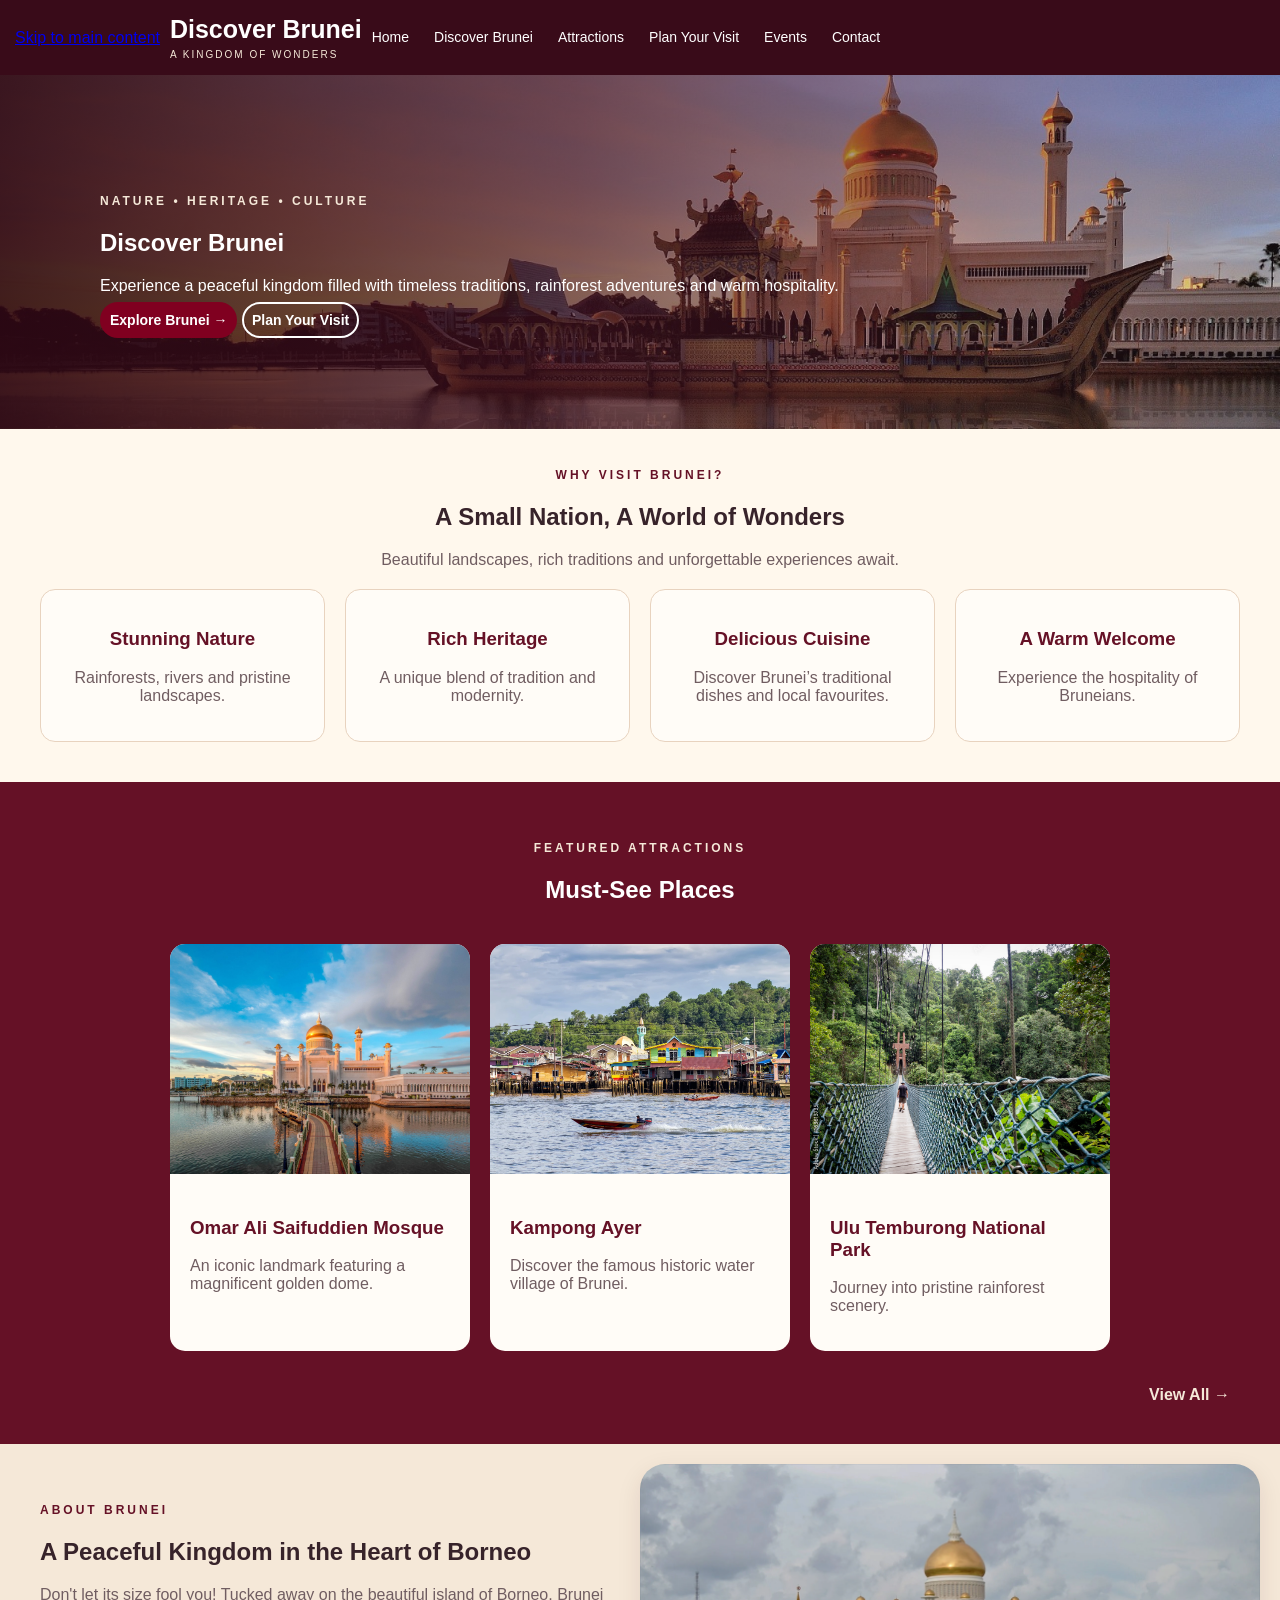
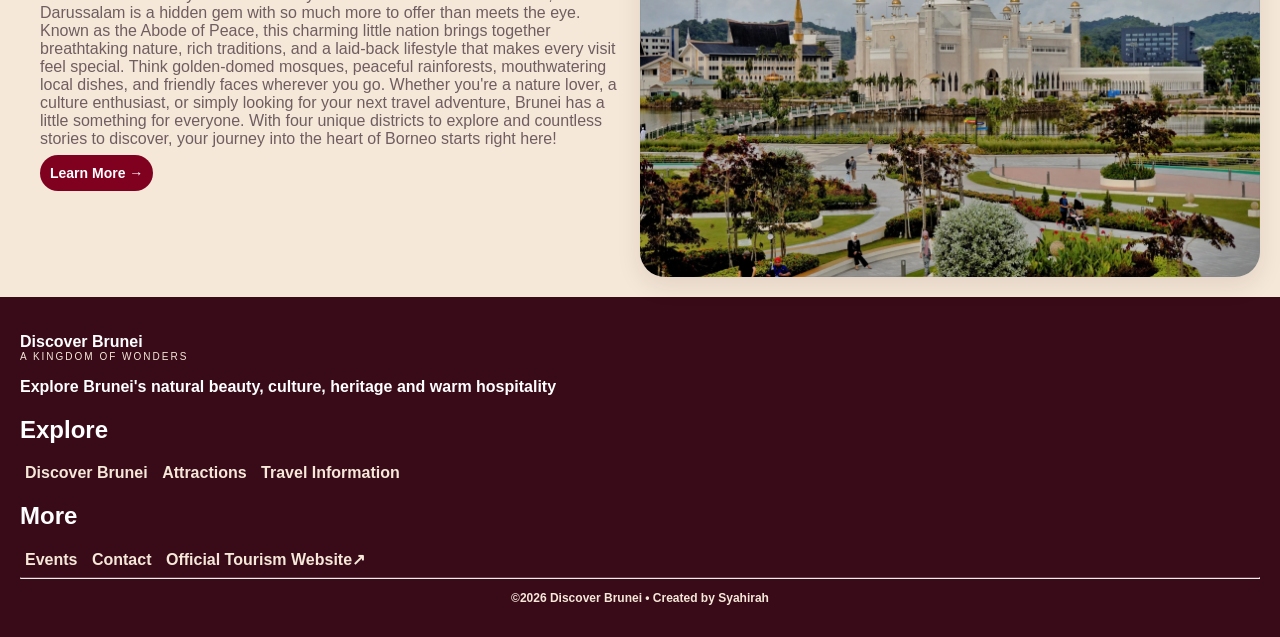
==== index.html @ 7505c23f "Update index.html" ====
<!DOCTYPE html>
<html lang="en">
<head>
    <meta charset="UTF-8">
    <meta name="viewport" content="width=device-width, initial-scale=1.0">
    <title>Discover Brunei</title>
    <link rel="stylesheet" href="style.css">
    <link rel='stylesheet' href='https://cdn-uicons.flaticon.com/4.0.0/uicons-solid-rounded/css/uicons-solid-rounded.css'>
    <link rel='stylesheet' href='https://cdn-uicons.flaticon.com/4.0.0/uicons-thin-rounded/css/uicons-thin-rounded.css'>
    <link rel='stylesheet' href='https://cdn-uicons.flaticon.com/4.0.0/uicons-solid-straight/css/uicons-solid-straight.css'>
    
    
    <script src="script.js" defer></script>
</head>
<body>
    <header>
        <a href="#main" class="skip">Skip to main content</a>
        <p>Discover Brunei<small>A KINGDOM OF WONDERS</small></p>
        
        <input type="checkbox" id="menu-toggle" aria-label="Toggle navigation menu">
        <label for="menu-toggle" class="hamburger">☰</label>
        
        <nav class="main-nav">
            <a href="index.html">Home</a>
            <a href="about.html">Discover Brunei</a>
            <a href="attraction.html">Attractions</a>
            <a href="plan.html">Plan Your Visit</a>
            <a href="event.html">Events</a>
            <a href="contact.html">Contact</a>
        </nav>
    </header>
    <main>

        <section class="DiscoverBrunei">
            <p><small>NATURE • HERITAGE • CULTURE</small></p>
            <h1>Discover Brunei</h1>
            <p>Experience a peaceful kingdom filled with timeless traditions, rainforest adventures and warm hospitality.</p>
            <a class="btn" href="attraction.html">Explore Brunei →</a>
            <a class="plan-btn" href="plan.html">Plan Your Visit</a>
        </section>

        <section class="gridbox">
            <p><small>WHY VISIT BRUNEI?</small></p>
            <h2>A Small Nation, A World of Wonders</h2>
            <p>Beautiful landscapes, rich traditions and unforgettable experiences await.</p>
            
            <div class="gridbox-container">
                
                <article class="grid-box">
                    <div class="grid-card">
                        <i class="fi fi-sr-wheat"></i>
                        <h3>Stunning Nature</h3>
                        <p>Rainforests, rivers and pristine landscapes.</p>
                    </div>
                </article>
                
                <article class="grid-box">
                    <div class="grid-card">
                        <i class="fi fi-tr-museum"></i>
                        <h3>Rich Heritage</h3>
                        <p>A unique blend of tradition and modernity.</p>
                    </div>
                </article>
                
                <article class="grid-box">
                    <div class="grid-card">
                        <i class="fi fi-sr-room-service"></i>
                        <h3>Delicious Cuisine</h3>
                        <p>Discover Brunei’s traditional dishes and local favourites.</p>
                    </div>
                </article>
                
                <article class="grid-box">
                    <div class="grid-card">
                        <i class="fi fi-ss-people-roof"></i>
                        <h3>A Warm Welcome</h3>
                        <p>Experience the hospitality of Bruneians.</p>
                    </div>
                </article>
            
            </div>
        
        </section>

        <section class="flexbox">
            <p><small>FEATURED ATTRACTIONS</small></p>
            <h2>Must-See Places</h2>

            <div class="flexbox-container">
                <article class="flexbox-card">
                    <img src="images/soas-mosque.jpg" alt="soas mosque">
                    <div class="flexbox-caption">
                        <h3>Omar Ali Saifuddien Mosque</h3>
                        <p>An iconic landmark featuring a magnificent golden dome.</p>
                    </div>
                </article>
                
                <article class="flexbox-card">
                    <img src="images/water-village.jpg" alt="kampong ayer">
                    <div class="flexbox-caption">
                        <h3>Kampong Ayer</h3>
                        <p>Discover the famous historic water village of Brunei.</p>
                    </div>
                </article>
                
                <article class="flexbox-card">
                    <img src="images/ulu-temburong.jpg" alt="ulu temburong">
                    <div class="flexbox-caption">
                        <h3>Ulu Temburong National Park</h3>
                        <p>Journey into pristine rainforest scenery.</p>
                    </div>
                </article>

            </div>

                        <a href="attraction.html">View All →</a>
        </section>

        <section class="about-brunei">
            <div class="caption">
                <p><small>ABOUT BRUNEI</small></p>
                <h1>A Peaceful Kingdom in the Heart of Borneo</h1>
                <p>Don't let its size fool you! Tucked away on the beautiful island of Borneo, Brunei Darussalam is a hidden gem with so much more to offer than meets the eye. Known as the Abode of Peace, this charming little nation brings together breathtaking nature, rich traditions, and a laid-back lifestyle that makes every visit feel special. Think golden-domed mosques, peaceful rainforests, mouthwatering local dishes, and friendly faces wherever you go. Whether you're a nature lover, a culture enthusiast, or simply looking for your next travel adventure, Brunei has a little something for everyone. With four unique districts to explore and countless stories to discover, your journey into the heart of Borneo starts right here!</p>
                <a class="btn" href="about.html">Learn More →</a>  
            </div>
            
            <img src="images/about brunei.jpg" alt="">
        </section>

    </main>
    <footer>
        <p>Discover Brunei<small>A KINGDOM OF WONDERS</small></p>
        <p>Explore Brunei's natural beauty, culture, heritage and warm hospitality</p>
        <h2>Explore</h2>
        <a href="about.html">Discover Brunei</a>
        <a href="attraction.html">Attractions</a>
        <a href="plan.html">Travel Information</a>
        <br>
        <h2>More</h2>
        <a href="event.html">Events</a>
        <a href="contact.html">Contact</a>
        <a href="https://www.bruneitourism.com/">Official Tourism Website↗</a>

        <hr>

        <p class="copyright">&copy;2026 Discover Brunei • Created by Syahirah</p>
    </footer>
</body>
</html>
---- style.css ----
body {
    margin: 0;
    background-color: #FFF8ED;;
    color: #37232A;
    font-family: Arial, sans-serif;
}

section {
    padding: 20px;
}

/* Small section labels */

section p small {
    color: #651126;
    font-size: 12px;
    letter-spacing: 3px;
    font-weight: bold;
}

/*header and nav*/

header {
    background-color:  #390B19;
    color: #FFFFFF;
    display: flex;
    align-items: center;
    gap: 10px;
    padding: 15px;
}

header p {
    font-size: 25px;
    font-weight: bold;
    margin: 0;
}

header small {
    display: block;
    font-size: 10px;
    font-weight: normal; /*because the rest of the small is bold*/
    letter-spacing: 2px;
    margin-top: 5px;
    color: #F5E8D8;
}

nav {
    display: flex;
    align-items: center;
    flex-wrap: wrap;
    gap: 25px;
}

nav a {
    color: #FFFFFF;
    font-size: 14px;
    padding: 10px 0;
    text-decoration: none;
    border-bottom: 2px solid transparent;
}

nav a:hover {
    color: #F5E8D8;
    border-bottom-color: #F5E8D8;
}

/*button*/

.btn {
    background-color: #800020;
    color: #ffffff;
    padding: 10px;
    border-radius: 50px;
    font-size: 14px;
    font-weight: bold;
    text-decoration: none;
}

.btn:hover {
    background-color: #390B19;
}

.plan-btn {
  border-radius: 50px;
  padding: 8px;
  border: 2px solid #FFFFFF;
  color: #FFFFFF;
  font-size: 14px;
    font-weight: bold;
    text-decoration: none;
}

.plan-btn:hover {
    background-color: #FFFFFF;
    color: #651126;
}

.Explorebtn {
  border-radius: 50px;
  padding: 8px;
  border: 2px solid #800020;
  color: #800020;
  font-size: 14px;
    font-weight: bold;
    text-decoration: none;
}

.Explorebtn:hover {
    border: 2px solid #390B19;
    color: #390B19;
}

/*banner*/
.DiscoverBrunei {
    padding: 100px;

    background:
        linear-gradient(
            90deg,
            rgba(45, 7, 20, 0.90) 0%,
            rgba(65, 12, 29, 0.65) 45%,
            rgba(65, 12, 29, 0.10) 100%
        ),
        url("images/soas\ banner.jpg");
    background-size: cover;
    background-position: center;
    color: #FFFFFF;
}

.DiscoverBrunei p small, .flexbox p small {
    color: #F5E8D8;
}

/*grid box*/

.gridbox {
    background-color: #FFF8ED;
    justify-content: center;
    align-items: center;
    text-align: center;
}

.gridbox p {
    color: #705D61;
}

.gridbox-container {
    margin: 20px;
    display: grid;
    grid-template-columns: repeat(4, minmax(0, 1fr));
    gap: 20px;
}

.grid-box {
    background-color: #FFFCF7;
    border: 1px solid #E8D3BF;
    border-radius: 15px;
    padding: 20px;
}

.grid-box:hover {
    transform: scale(1.025);
}

.grid-card h3 {
    color: #651126;
}

.grid-card p {
    color: #705D61;
}

/*flexbox (featured attraction)*/

.flexbox {
    /*background-image: linear-gradient(rgba(0,0,0,0.5), rgba(0,0,0,0.5)), url('images/tenunan_sukmaindera.jpg');*/
    background-color: #651126;
    padding: 40px 50px;
    color: #FFFFFF;
    text-align: center;
}

.flexbox a {
    display: block;
    width: fit-content;
    margin: 15px 0 0 auto;
    color: #F5E8D8;
    text-decoration: none;
    font-weight: bold;

}

.flexbox a:hover {
    color: #FFFFFF;
    text-decoration: underline;
}

.flexbox-container {
    display: flex;
    justify-content: center;
    gap: 20px;
    flex-wrap: wrap;
    padding: 20px;
}

.flexbox-card {
    background-color: #FFFCF7;
    width: 300px;
    border-radius: 15px;
    overflow: hidden;
    text-align: left;
}

.flexbox-card:hover {
    transform: scale(1.025);
}

.flexbox-card img {
    width: 100%;
    height: 230px;
    object-fit: cover;
}

.flexbox-caption {
    padding: 20px;
}

.flexbox-caption h3 {
    color: #651126;
}

.flexbox-caption p {
    color: #705D61;
}

/*intro about brunei*/

.about-brunei {
    background-color: #F5E8D8;
    align-content: center;
    padding: 20px;
    display: grid;
    grid-template-columns: 1fr 1fr;
}

.about-brunei p {
    color: #705D61;
}

.about-brunei .btn {
    width: fit-content;
}

.caption {
    padding: 20px;
}

.about-brunei img {
    grid-column: 2;
    width: 100%;
    height: auto;
    object-fit: cover;
    border-radius: 25px;
    box-shadow: 0 8px 25px rgba(57, 11, 25, 0.10);;
}

/*footer*/

footer {
    background-color: #390B19;
    padding: 20px;
    font-weight: bold;
    gap: 1px;
    color: white;
}

footer small {
    display: block;
    color: #F5E8D8;
    font-size: 10px;
    font-weight: normal;
    letter-spacing: 2px;
}

footer h2 {
    color: #FFFFFF;
}

footer a {
    color: #F5E8D8;
    text-decoration: none;
    padding: 5px;
}

footer a:hover {
    color: #FFFFFF;
    text-decoration: underline;
}

footer hr {
    border-top: 1px solid rgba(255, 255, 255, 0.2);
}

.copyright {
    color: #F5E8D8;
    font-size: 12px;
    text-align: center;
}
 
/*quick facts*/

.gridbox.facts {
    background-color: #F5E8D8;
    margin: 0;
    padding: 10px;
}

.gridbox.facts .gridbox-container {
    display: flex;
    flex-wrap: wrap;
    justify-content: center;
    gap: 20px;
}

.gridbox.facts .grid-box {
    flex: 1 1 200px;
    background-color: #FFFCF7;
    border: 1px solid #E8D3BF;
    border-radius: 15px;
    padding: 30px 20px;
}

.gridbox.facts h3 {
    color: #651126;
}

.gridbox.facts p {
    color: #705D61;
}

/*map*/

/* District Map */
.district-map {
    text-align: center;
    padding: 40px 20px;
}

.district-map h1,
.district-map h2,
.district-map p {
    text-align: center;
    margin-left: auto;
    margin-right: auto;
}

.district-map svg {
    display: block;
    width: 500px;
    max-width: 100%;
    height: auto;
    margin: 20px auto;
}

/*traditional food*/

.flexbox.food{
    background-color: #FFFCF7;
    border: 2px solid #ddd;
    text-align: center;
}

.flexbox.food small {
    color: #A65D67;
    letter-spacing: 2px;
}

.flexbox.food h1 {
    color: #651126;
}

.flexbox.food p {
    color: #705D61;
}

/*the seven puak*/

.puak {
    text-align: center;
}

.seven-puak {
    background-color: #FFF8EE;
    padding: 20px;
}

.tab {
    display: flex;
    background-color: #F5E8D8;
    border: 1px solid #D8C7BB;
    border-radius: 10px 10px 0 0;
    overflow-x: auto;
    scrollbar-width: none;
}

.tab button {
    flex: 1;
    min-width: 110px;
    padding: 10px;
    background-color: transparent;
    color: #390B19;
    border: none;
    cursor: pointer;
    font-weight: bold;
    text-align: center;
}

.tab button:hover {
    background-color: #E8C6C9;
}

.tab button.active {
    background-color: #651126;
    color: white;
}

.tabcontent {
    display: none;
    align-items: center;
    gap: 30px;
    padding: 30px;
    background-color: #FFFCF7;
    border: 1px solid #D8C7BB;
    border-top: none;
    border-radius: 0 0 20px 20px;
    min-height: 400px;
}

.tabcontent img {
    width: 50%;
    height: 350px;
    object-fit: contain;
}


/*attraction page banner*/
.Attractions {
    padding: 100px;

    background:
        linear-gradient(
            90deg,
            rgba(45, 7, 20, 0.90) 0%,
            rgba(65, 12, 29, 0.65) 45%,
            rgba(65, 12, 29, 0.10) 100%
        ),
        url("images/kampong\ ayer.jpg");
    background-size: cover;
    background-position: center;
    color: #FFFFFF;
}

/*attraction page gallery*/

.grid-gallery {
    text-align: center;
}

/*filter button - attraction page*/

#myBtnContainer {
    display: flex;
    flex-wrap: wrap;
    justify-content: center;
    gap: 12px;
    margin-bottom: 35px;
}

.filterBtn {
    background-color: #FFF8ED;
    color: #651126;
    border: 1px solid #E8D3BF;
    padding: 15px;
    border-radius: 50px;
    font-weight: bold;
    cursor: pointer;
}

.filterBtn:hover {
    border-color: #651126;
}

.filterBtn.active {
    background-color:#651126;
    color: white;
    border-color: #651126;
}

/*plan page*/
.Plan-Your-Visit {
    padding: 100px;
    background:
        linear-gradient(
            90deg,
            rgba(45, 7, 20, 0.90) 0%,
            rgba(65, 12, 29, 0.65) 45%,
            rgba(65, 12, 29, 0.10) 100%
        ),
        url("images/empire\ landscape.jpeg");
    background-size: cover;
    background-position: center;
    color: #FFFFFF;
}

.before-arrive {
    background-color: #F5E8D8;
    text-align: center;
}

.before-container {
    display: flex;
    gap: 20px;
    max-width: 1000px;
    margin: 40px auto 20px;
}

.before-card {
    flex: 1;
    min-width: 0;
    border: 1px solid #ddd;
    border-radius: 15px;
    overflow: hidden;
    background-color: #fff;
}

.before-card img {
    width: 100%;
    height: 300px;
    object-fit: cover;
    display: block;
}

.before-caption {
    padding: 30px;
    text-align: left;
}

.accommodation {
    display: flex;
    align-items: center;
    max-width: 1000px;
    margin: 20px auto;
    border: 1px solid #ddd;
    border-radius: 15px;
    overflow: hidden;
    background-color: #fff;
}

.accommodation img {
    width: 50%;
    object-fit: cover;
}

.accommodation .before-caption {
    flex: 1;
    text-align: left;
}

.before-card a, .accommodation a {
    text-decoration: none;
    font-weight: bold;
    color: #390B19;
}

.before-card a:hover, .accommodation a:hover {
    color: #A65D67;
}


/*flex - best time to visit*/

.best-time {
    display: flex;
    align-items: center;
    gap: 40px;
    padding: 60px 8%;
    background-color: #FFF8EE;
}

.best-text {
    flex: 1;
    min-width: 0;
    text-align: left;
}

.best-img {
    flex: 1;
    min-width: 0;
}

.best-img img {
    width: 100%;
    height: 300px;
    object-fit: cover;
    object-position: center;
    border-radius: 10px;
    display: block;
}

.practical-tips {
    background-color: #FFFCF7;
    padding: 40px;
}

/*Events & Celebrations*/
.Events-Celebrations {
    padding: 100px;
    background:
        linear-gradient(
            90deg,
            rgba(45, 7, 20, 0.90) 0%,
            rgba(65, 12, 29, 0.65) 45%,
            rgba(65, 12, 29, 0.10) 100%
        ),
        url("images/istana.jpg");
    background-size: cover;
    background-position: center;
    color: #FFFFFF;
}

.festivals-gallery {
    text-align: center;
}

/*events gallery*/

.festivals-gallery small {
    color: #A65D67;
    letter-spacing: 2px;;
}

.festivals-gallery h1 {
    color: #651126;
}

.festivals-gallery .flexbox-card {
    text-align: left;
}

/*date tagging - event page*/

.festivals-gallery .tags {
    background-color:#65112680;
    color: #37232A;
    padding: 5px;
    border-radius: 50px;
    font-weight: bold;
    text-decoration: none;
}


/*section - link to brunei tourism*/

.confirmed-event {
    background-color: #FFFCF7;
    text-align: center;
    padding: 50px;
}

/*contact page*/
.ContactUs {
       padding: 50px;
    background:
        linear-gradient(
            90deg,
            rgba(45, 7, 20, 0.90) 0%,
            rgba(65, 12, 29, 0.65) 45%,
            rgba(65, 12, 29, 0.10) 100%
        ),
        url("images/soas\ banner.jpg");
    background-size: cover;
    background-position: center;
    color: #FFFFFF;
}
/*enquiry section*/

.enquiry h1 {
    color: #651126;
}

.enquiry {
    display: flex;
    flex-direction: row;
    padding: 20px;
}

.contact-form {
    flex: 1;
}

.location {
    flex: 1;
}

/*form*/
.contact-form {
    padding: 50px;
}

.enquiry label {
    color: #37232A;
    font-weight: bold;
}

.enquiry input,
.enquiry select,
.enquiry textarea {
    width: 100%;
    box-sizing: border-box;
    margin: 15px 0;
    padding: 10px;
    background-color: #FFFCF7;
    color: #37232A;
    border: 1px solid #E8D3BF;
    border-radius: 15px;
}

.enquiry textarea {
    height: 150px;
}

.enquiry input::placeholder,
.enquiry textarea::placeholder {
    color: #705D61;
}

.enquiry input:focus,
.enquiry select:focus,
.enquiry textarea:focus {
    outline: none;
    border-color: #A65D67;
    box-shadow: 0 0 0 3px #a5475525;
}

.location {
    padding: 50px;
}

.location iframe {
    width: 100%;
    height: 350px;
}


/* Brunei SVG Map */
.district-map svg {
    display: block;
    width: 500px;
    max-width: 100%;
    height: auto;
    margin: 20px auto;
}

#features path {
    stroke: white;
    stroke-width: 2;
    cursor: pointer;

}

#BNBM {
    fill: #651126;
}

#BNTU {
    fill: #A54755;
}

#BNBE {
    fill: #C77D87;
}

#BNTE {
    fill: #8D3049;
}

#features a:hover path {
    fill: #E8B6BE;
}

.grid-card i {
    font-size: 30px;
    color: #651126;
}

/*hidden nav hbgr button*/

#menu-toggle {
    position: absolute;
    opacity: 0;
    width: 1px;
    height: 1px;
}

.hamburger {
    display: none;
    font-size: 28px;
    color: white;
    cursor: pointer;
    margin-left: auto;
}

#menu-toggle:focus-visible + .hamburger {
    outline: 2px solid white;
    outline-offset: 5px;
}

/*responsiveness*/

@media screen and (max-width: 768px) {

    body {
        overflow-x: hidden;
    }

header {
    display: flex;
    align-items: center;
    justify-content: space-between;
    padding: 15px 20px;
    position: relative;
    z-index: 1000;
}

.hamburger {
    display: block;
    font-size: 28px;
    color: white;
    cursor: pointer;
    margin-left: auto;
}

.main-nav {
    display: none;
    position: absolute;
    top: 100%;
    left: 0;
    width: 100%;
    box-sizing: border-box;
    background-color: #390B19;
    flex-direction: column;
    align-items: stretch;
    gap: 0;
    z-index: 1001;
}

#menu-toggle:checked ~ .main-nav {
    display: flex;
}

.main-nav a {
    display: block;
    padding: 15px 20px;
    color: white;
    border-bottom: 1px solid #ffffff30;
    text-decoration: none;
}

.main-nav a:hover {
    background-color: #651126;
}

  .DiscoverBrunei, .Attractions, .Plan-Your-Visit,
    .Events-Celebrations, .ContactUs {
        padding: 55px 20px;
    }

    .gridbox-container {
        display: grid;
        grid-template-columns: repeat(2, minmax(0, 1fr));
        gap: 15px;
        margin: 15px 0;
    }

    .grid-box {
        padding: 20px;
    }

    .about-brunei {
        grid-template-columns: 1fr;
        gap: 20px;
        padding: 20px;
    }

    .about-brunei img {
        grid-column: 1;
        width: 100%;
        height: auto;
    }

    .caption {
        padding: 10px;
    }

    .district-map svg {
        width: 100%;
        max-width: 500px;
        height: auto;
    }

    /*seven puak*/
    .seven-puak {
        padding: 20px 10px;
    }

    .tab button {
        flex: 0 0 auto;
    }

    .tabcontent {
        flex-direction: column;
        gap: 15px;
        padding: 20px;
        min-height: 0;
    }

    .tabcontent img {
        flex: none;
        width: 100%;
        height: 250px;
    }

        /*attractions filters*/
    #myBtnContainer {
        gap: 5px;
    }

    .filterBtn {
        padding: 10px 10px;
    }

    .before-container {
        flex-direction: column;
        max-width: 500px;
        margin: 20px auto;
    }

    .before-card {
        width: 100%;
        box-sizing: border-box;
    }

    .before-card img {
        height: 230px;
    }

    .before-caption {
        padding: 20px;
    }

    .accommodation {
        flex-direction: column;
        max-width: 500px;
    }

    .accommodation img {
        width: 100%;
        height: 230px;
        object-fit: cover;
    }

    .accommodation .before-caption {
        width: 100%;
        box-sizing: border-box;
    }

    .best-time {
        flex-direction: column;
        padding: 40px 20px;
        gap: 20px;
    }

    .best-text,
    .best-img {
        width: 100%;
    }

    .best-img img {
        width: 100%;
        height: 250px;
    }

    .enquiry {
        flex-direction: column;
        padding: 20px;
    }

    .contact-form,
    .location {
        width: 100%;
        padding: 20px 0;
        box-sizing: border-box;
    }

    .enquiry input,
    .enquiry select,
    .enquiry textarea {
        width: 100%;
        box-sizing: border-box;
    }

    .location iframe {
        width: 100%;
        height: 300px;
    }
}
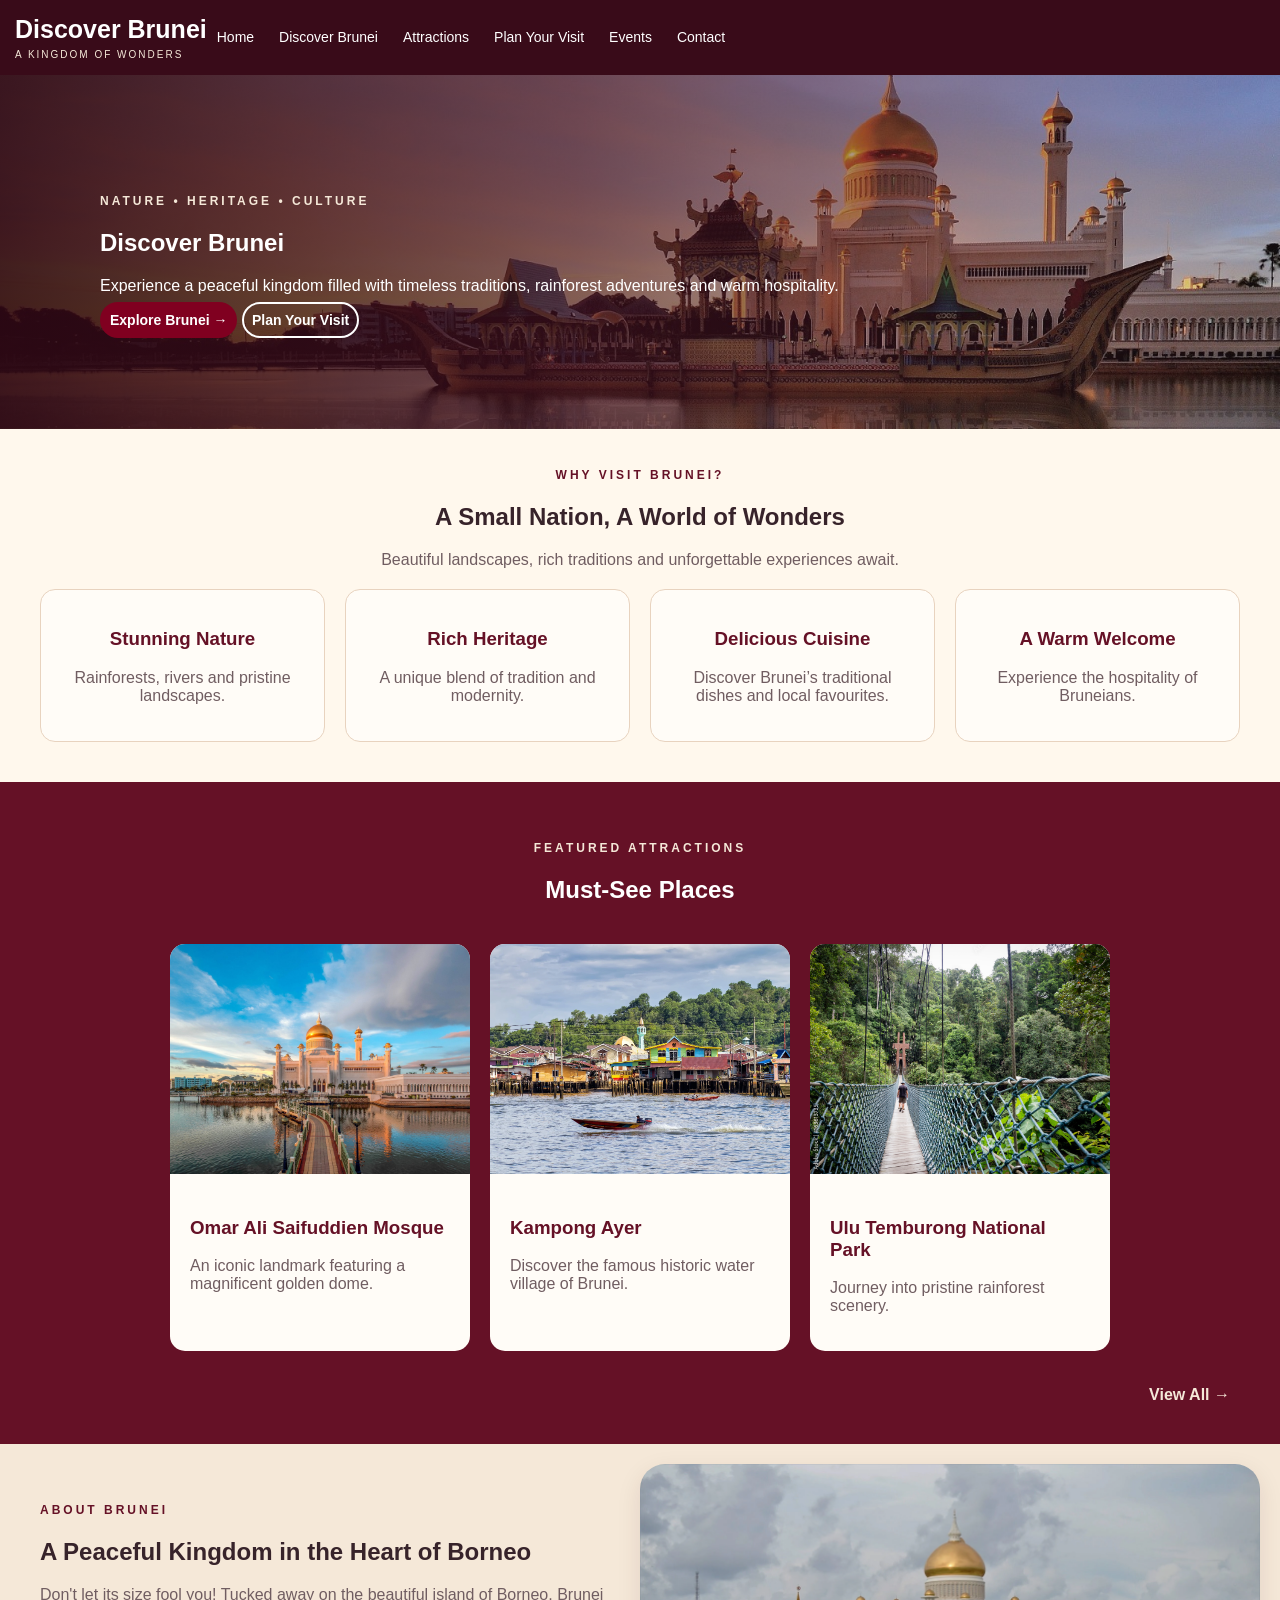
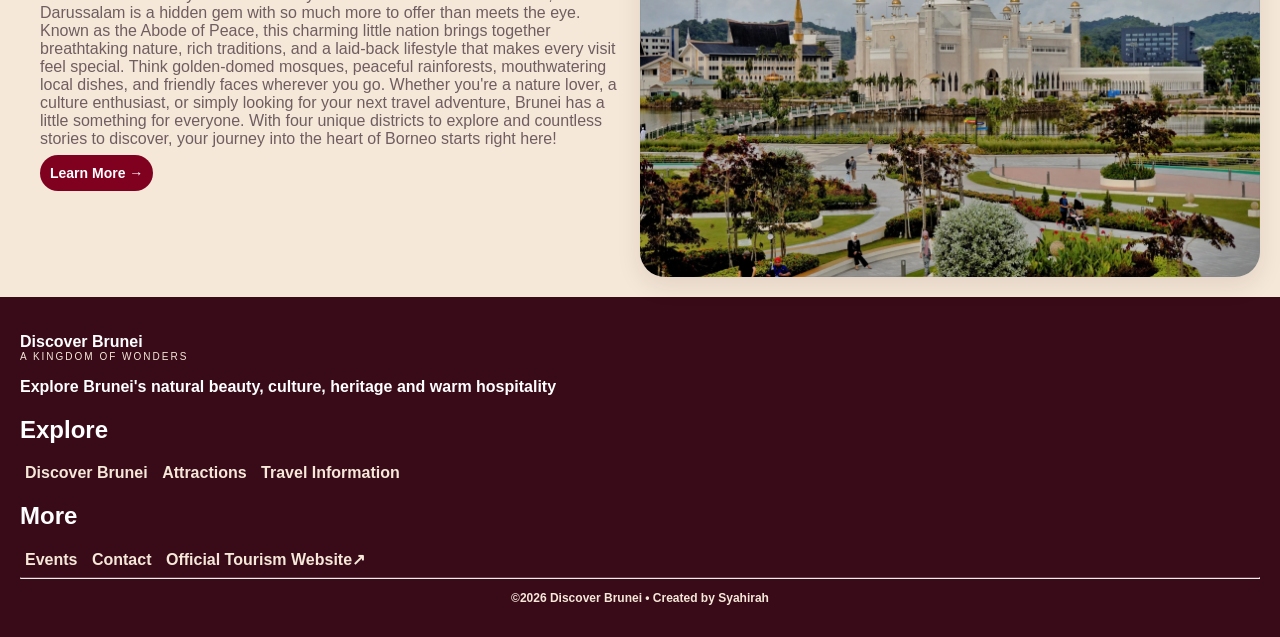
==== commit 9c5e0fe1: "Update index.html" ====
--- a/index.html
+++ b/index.html
@@ -14,6 +14,7 @@
 </head>
 <body>
     <header>
+        <!—https://www.w3schools.com/accessibility/accessibility_skip_links.php—>
         <a href="#main" class="skip">Skip to main content</a>
         <p>Discover Brunei<small>A KINGDOM OF WONDERS</small></p>
         
@@ -29,7 +30,7 @@
             <a href="contact.html">Contact</a>
         </nav>
     </header>
-    <main>
+    <main id="main" tabindex="-1">
 
         <section class="DiscoverBrunei">
             <p><small>NATURE • HERITAGE • CULTURE</small></p>
--- a/style.css
+++ b/style.css
@@ -16,6 +16,22 @@
     font-size: 12px;
     letter-spacing: 3px;
     font-weight: bold;
+}
+
+/*skiplink*/
+.skip {
+  position: absolute;
+  left: -10000px;
+  top: auto;
+  width: 1px;
+  height: 1px;
+  overflow: hidden;
+} 
+
+.skip:focus {
+  position: static;
+  width: auto;
+  height: auto;
 }
 
 /*header and nav*/
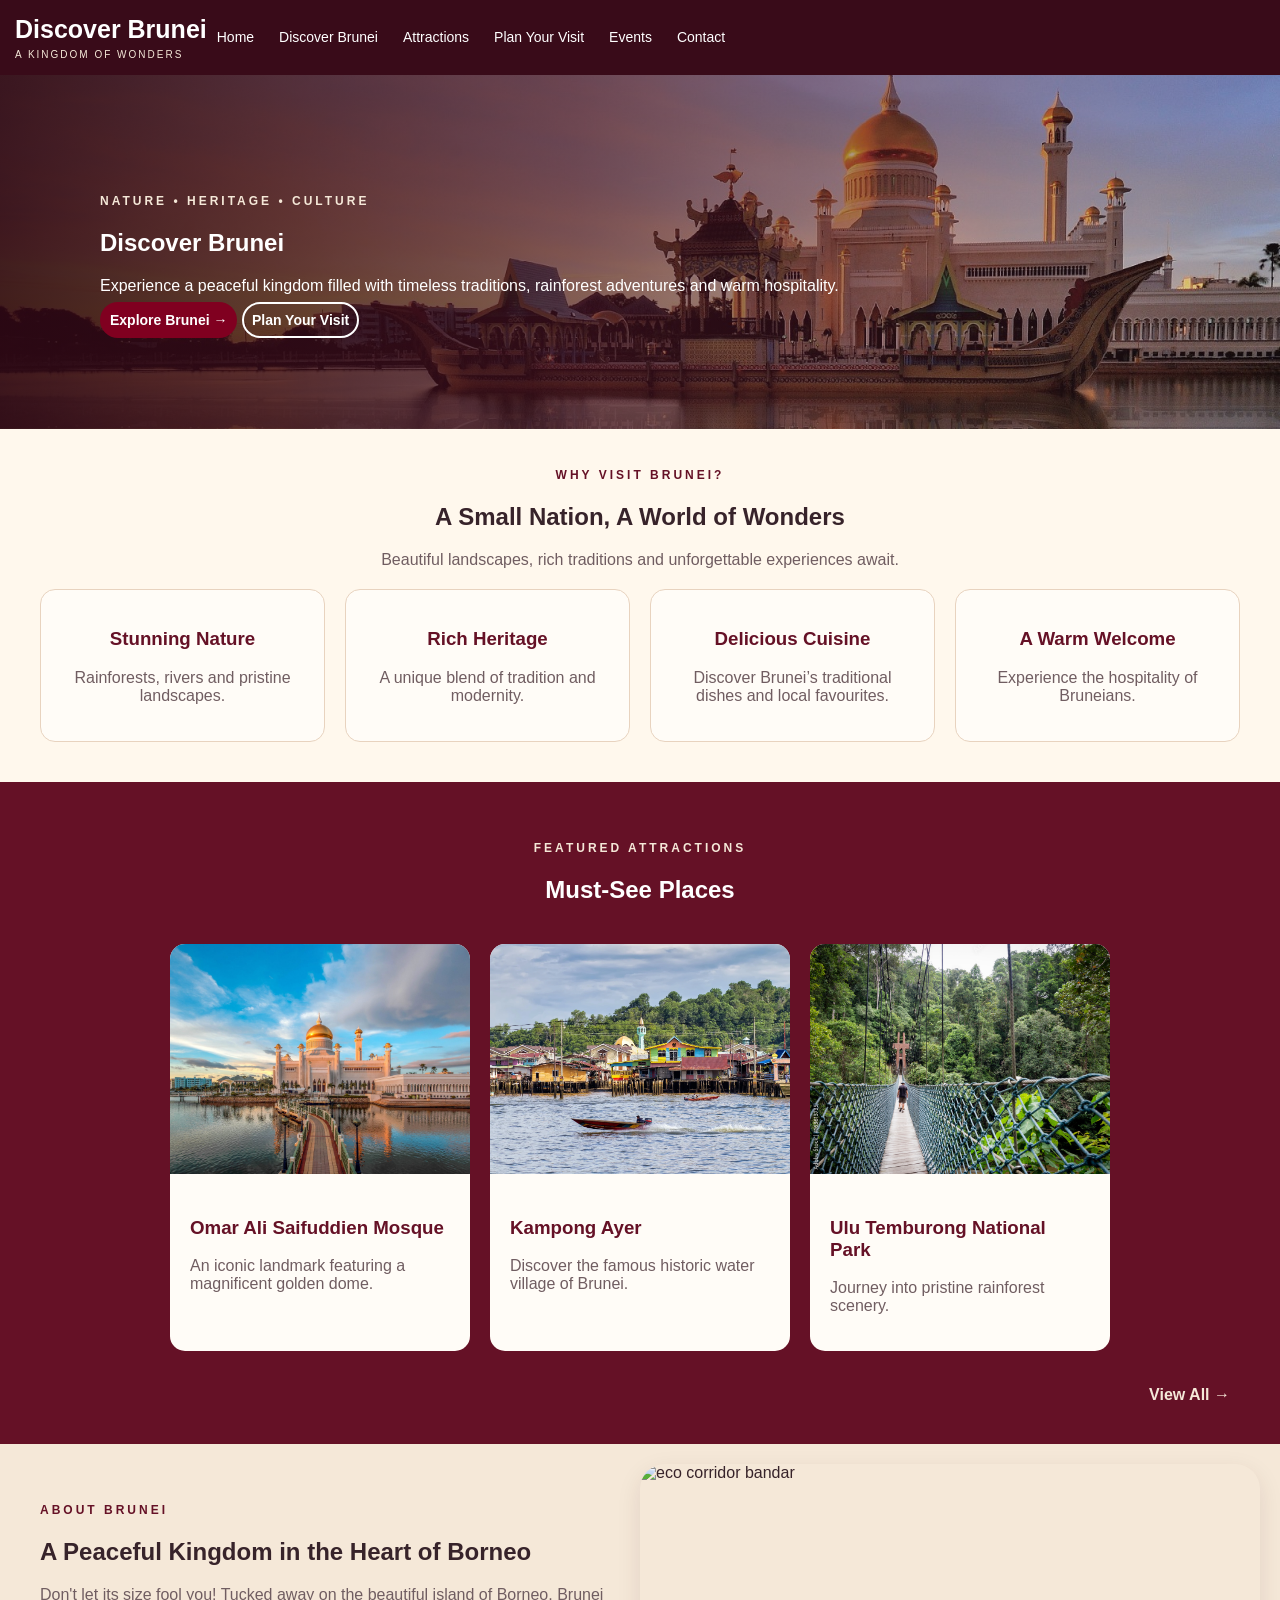
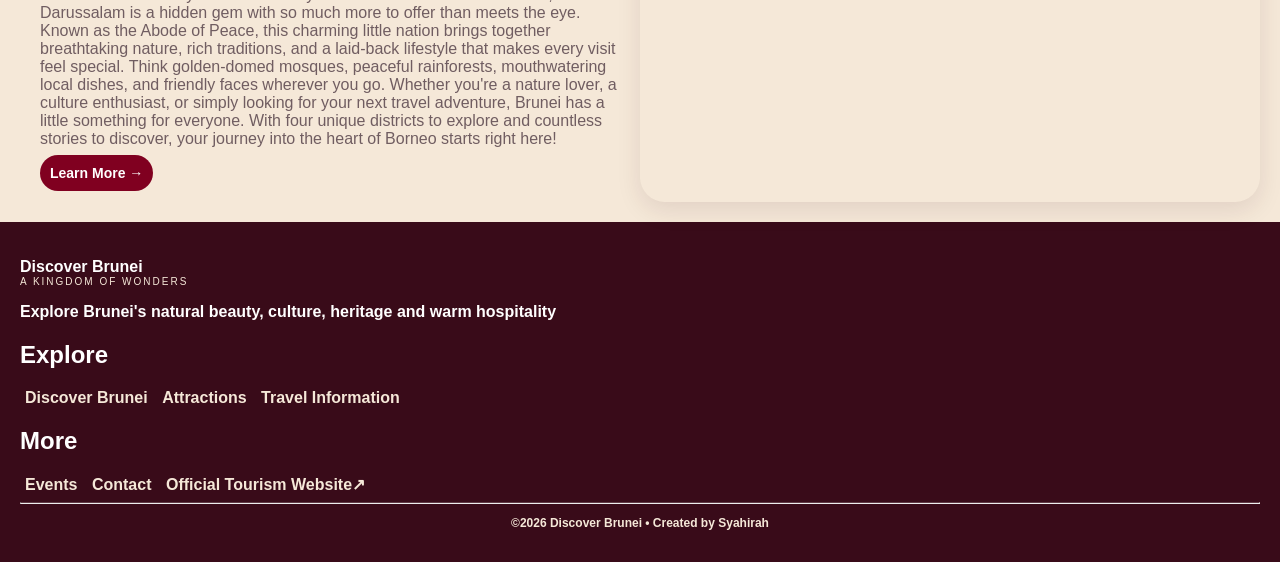
==== commit e9b2e686: "Update index.html" ====
--- a/index.html
+++ b/index.html
@@ -14,7 +14,7 @@
 </head>
 <body>
     <header>
-        <!—https://www.w3schools.com/accessibility/accessibility_skip_links.php—>
+        <!--https://www.w3schools.com/accessibility/accessibility_skip_links.php-->
         <a href="#main" class="skip">Skip to main content</a>
         <p>Discover Brunei<small>A KINGDOM OF WONDERS</small></p>
         
@@ -30,7 +30,7 @@
             <a href="contact.html">Contact</a>
         </nav>
     </header>
-    <main id="main" tabindex="-1">
+    <main id="main">
 
         <section class="DiscoverBrunei">
             <p><small>NATURE • HERITAGE • CULTURE</small></p>
@@ -125,7 +125,7 @@
                 <a class="btn" href="about.html">Learn More →</a>  
             </div>
             
-            <img src="images/about brunei.jpg" alt="">
+            <img src="images/about-brunei.jpg" alt="eco corridor bandar">
         </section>
 
     </main>
--- a/style.css
+++ b/style.css
@@ -407,7 +407,7 @@
 
 .seven-puak {
     background-color: #FFF8EE;
-    padding: 20px;
+    padding: 10px;
 }
 
 .tab {
@@ -444,7 +444,7 @@
     display: none;
     align-items: center;
     gap: 30px;
-    padding: 30px;
+    padding: 10px;
     background-color: #FFFCF7;
     border: 1px solid #D8C7BB;
     border-top: none;
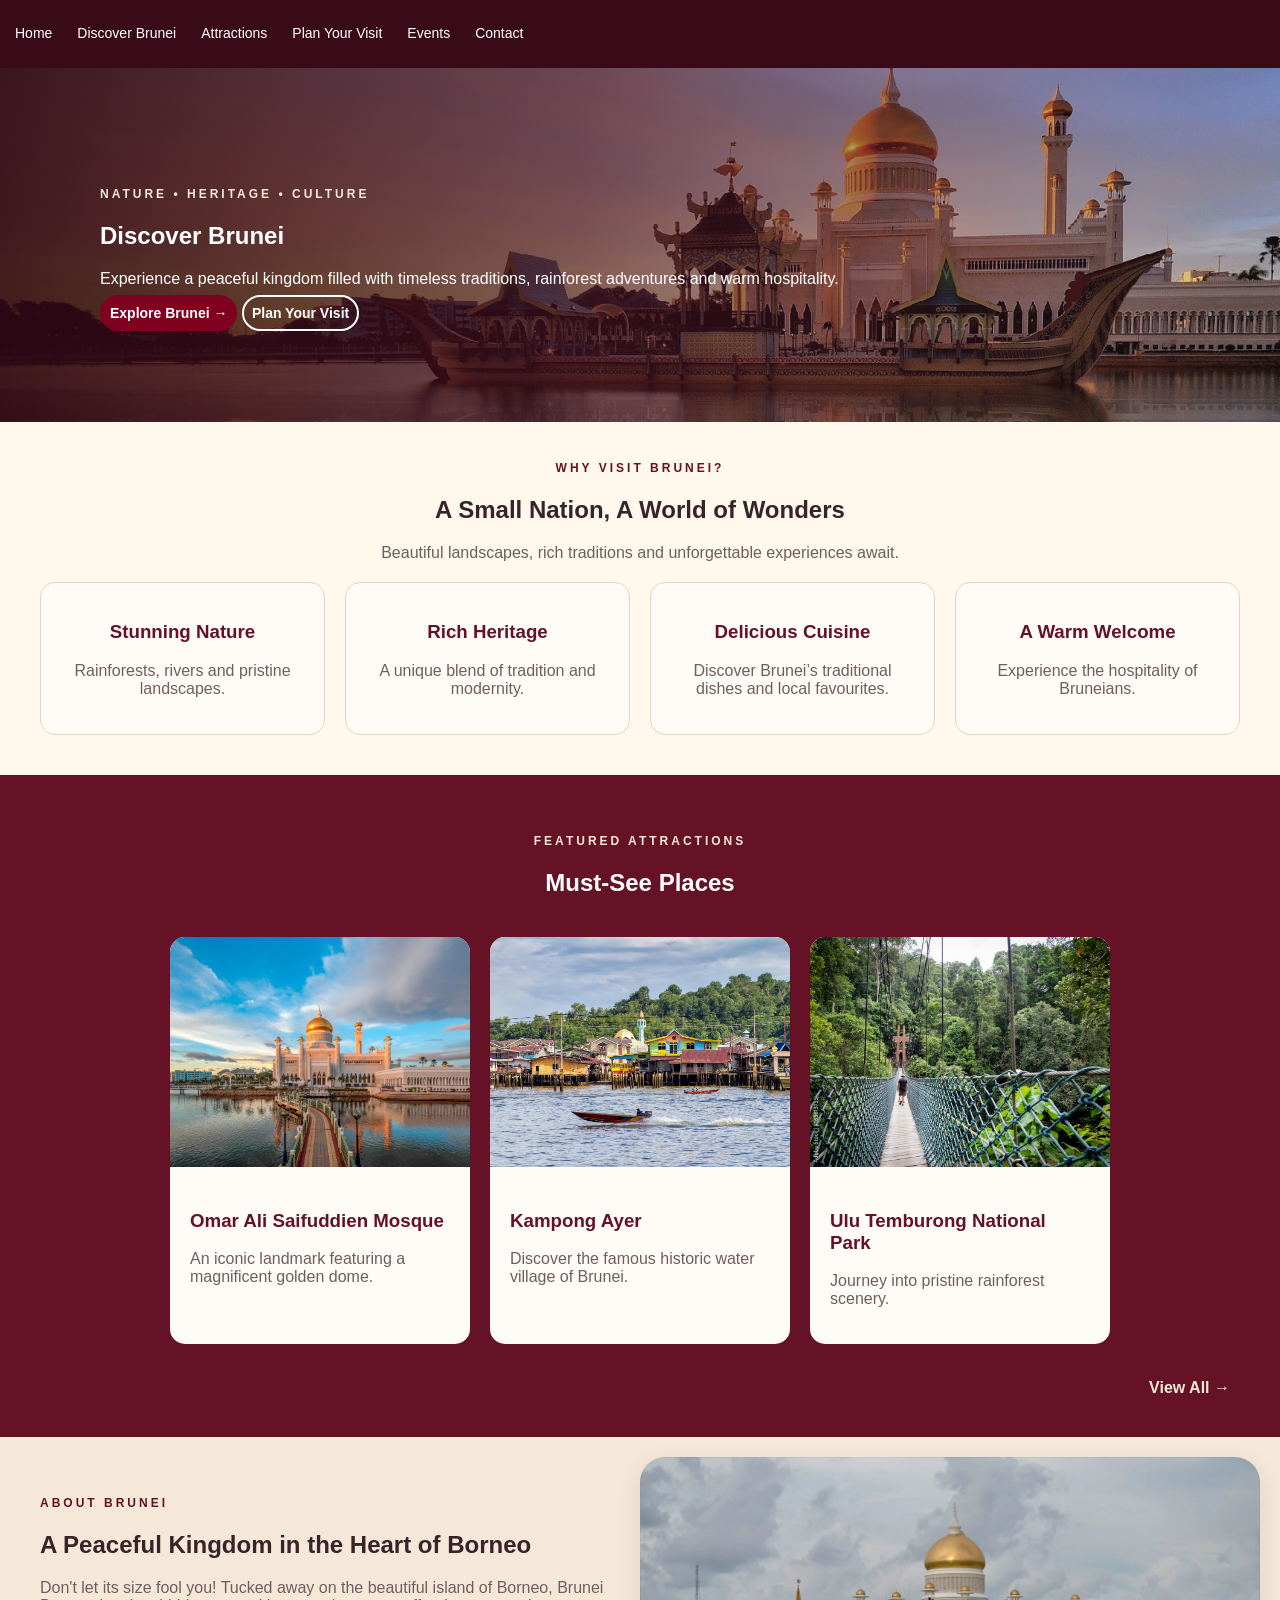
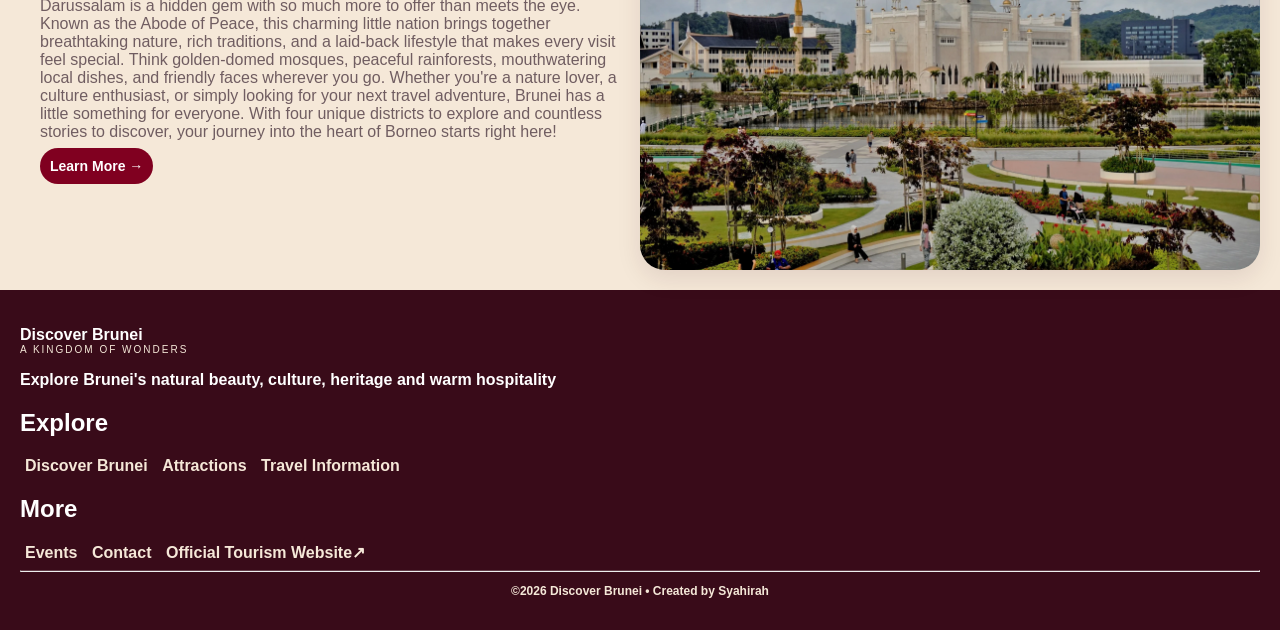
==== commit 16de7b1f: "Update index.html" ====
--- a/index.html
+++ b/index.html
@@ -14,10 +14,6 @@
 </head>
 <body>
     <header>
-        <!--https://www.w3schools.com/accessibility/accessibility_skip_links.php-->
-        <a href="#main" class="skip">Skip to main content</a>
-        <p>Discover Brunei<small>A KINGDOM OF WONDERS</small></p>
-        
         <input type="checkbox" id="menu-toggle" aria-label="Toggle navigation menu">
         <label for="menu-toggle" class="hamburger">☰</label>
         
--- a/style.css
+++ b/style.css
@@ -509,7 +509,6 @@
 .filterBtn.active {
     background-color:#651126;
     color: white;
-    border-color: #651126;
 }
 
 /*plan page*/
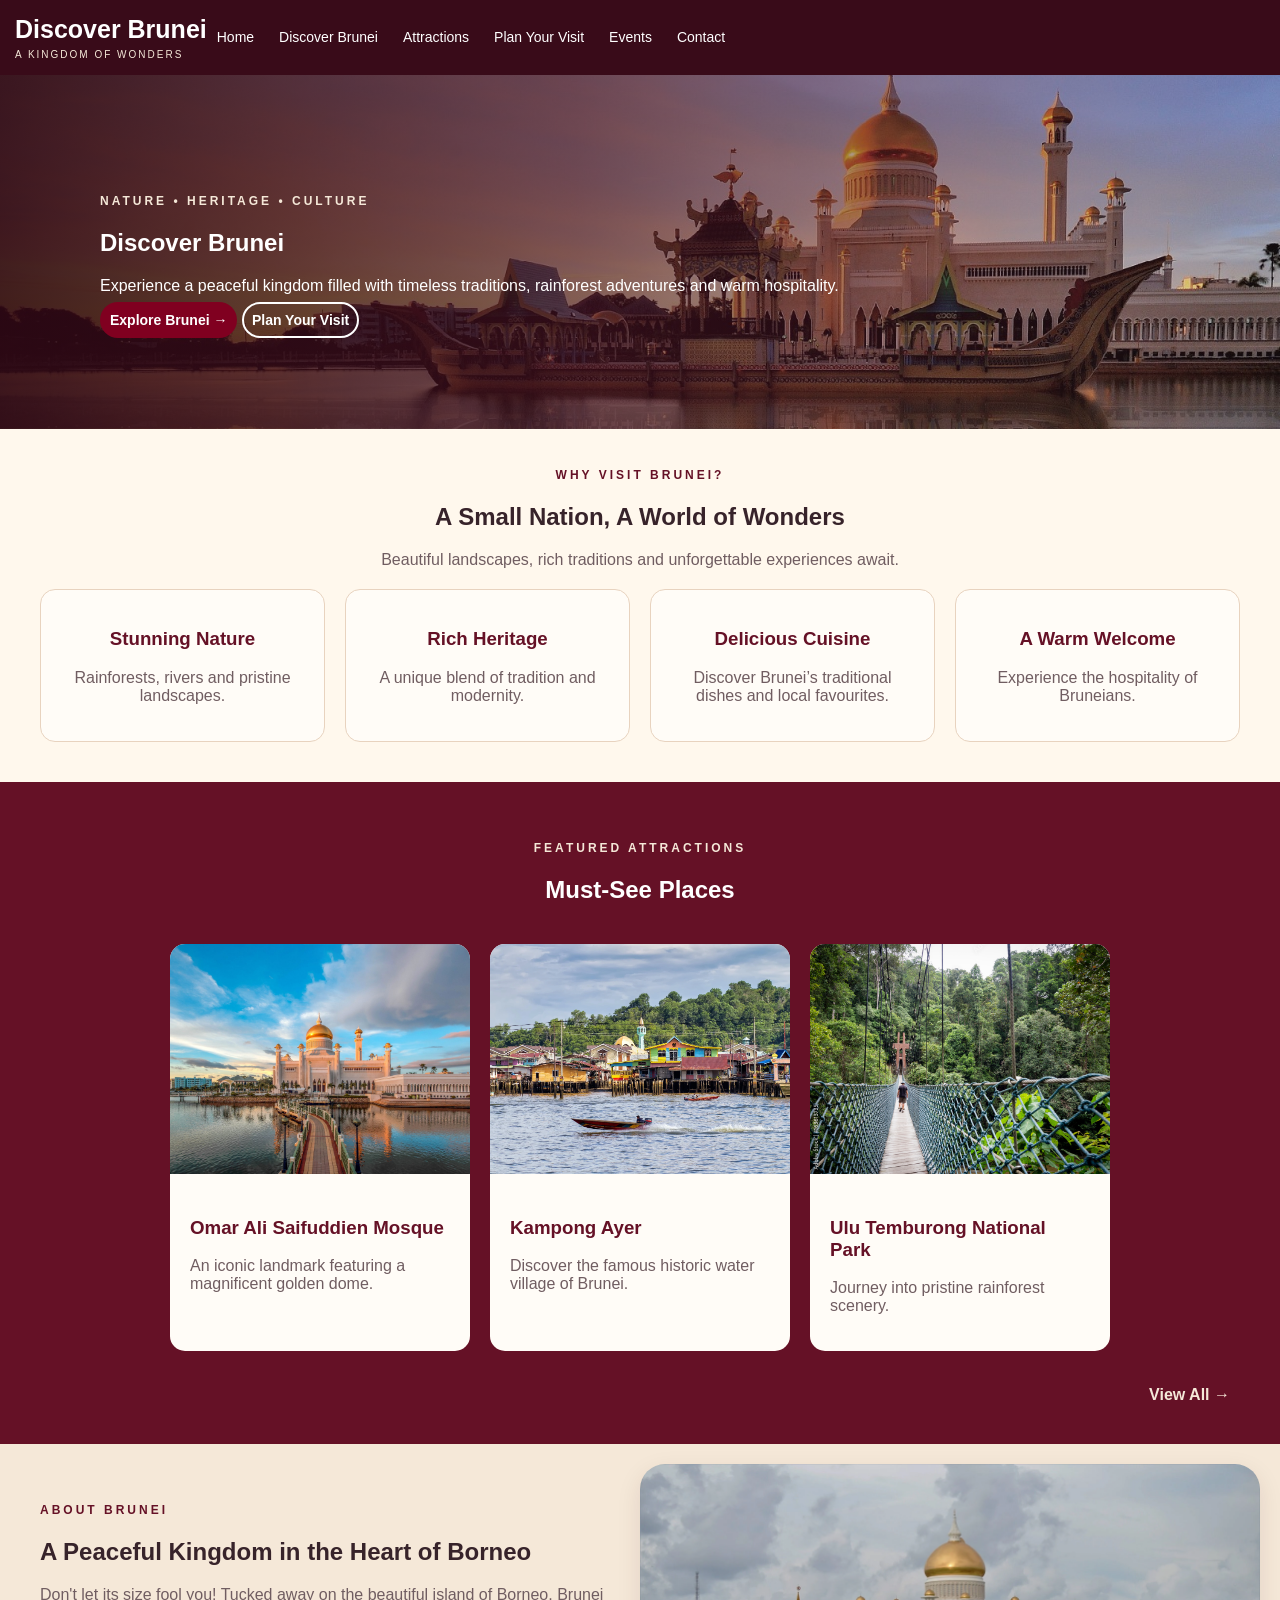
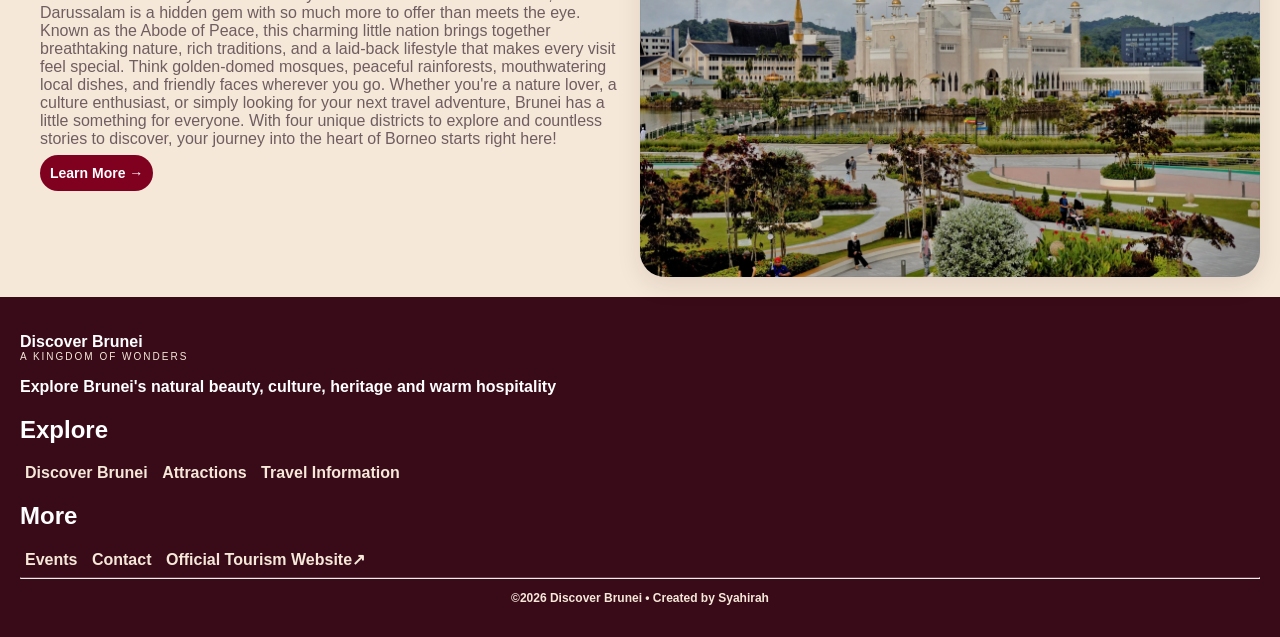
==== commit b39e3d80: "Fix HTML formatting and structure" ====
--- a/index.html
+++ b/index.html
@@ -14,6 +14,8 @@
 </head>
 <body>
     <header>
+        <p>Discover Brunei<small>A KINGDOM OF WONDERS</small></p>
+        
         <input type="checkbox" id="menu-toggle" aria-label="Toggle navigation menu">
         <label for="menu-toggle" class="hamburger">☰</label>
         
--- a/style.css
+++ b/style.css
@@ -16,22 +16,6 @@
     font-size: 12px;
     letter-spacing: 3px;
     font-weight: bold;
-}
-
-/*skiplink*/
-.skip {
-  position: absolute;
-  left: -10000px;
-  top: auto;
-  width: 1px;
-  height: 1px;
-  overflow: hidden;
-} 
-
-.skip:focus {
-  position: static;
-  width: auto;
-  height: auto;
 }
 
 /*header and nav*/
